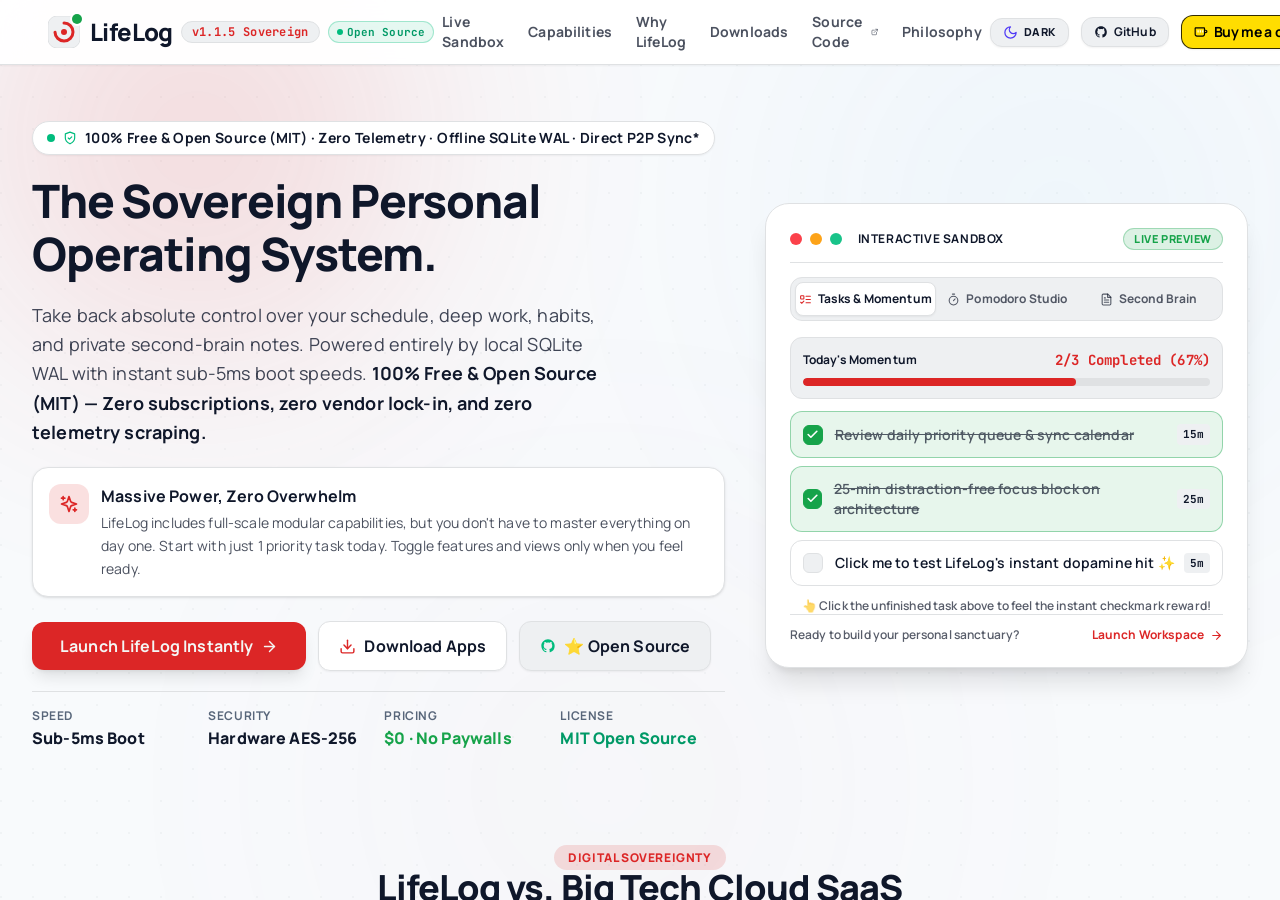
==== index.html @ a0b98e06 "deploy: Krrish1411/Lifelog@3b2810f4d94cc091df69af0446f585e287cbee31" ====
<!doctype html>
<html lang="en">
  <head>
    <meta charset="UTF-8" />
    <meta name="viewport" content="width=device-width, initial-scale=1.0, maximum-scale=1.0, user-scalable=no, viewport-fit=cover" />
    <meta name="theme-color" content="#ffffff" />
    <meta name="color-scheme" content="light dark" />
    <meta name="mobile-web-app-capable" content="yes" />
    <meta name="apple-mobile-web-app-capable" content="yes" />
    <meta name="apple-mobile-web-app-status-bar-style" content="black-translucent" />
    <meta name="apple-mobile-web-app-title" content="LifeLog" />
    <link rel="manifest" href="./manifest.json" />
    <link rel="apple-touch-icon" href="./icon-192.png" />
    <title>LifeLog — Sovereign Personal OS | Zero-Cloud Tasks, Notes & Focus</title>
    <meta name="description" content="LifeLog is an offline-first, zero-cloud personal operating system for tasks, habits, encrypted markdown notes, focus timers, and time-grid calendar. Sub-5ms boot, zero telemetry, 100% private." />
    <meta name="keywords" content="lifelog, life log, personal operating system, zero-cloud, local-first, offline-first, productivity, second brain, markdown notes, pomodoro, p2p sync, sqlite, krish patel" />
    <meta name="author" content="Krish Patel" />
    <link rel="canonical" href="https://krrish1411.github.io/Lifelog-Releases/" />
    <meta name="google-site-verification" content="googleb2c5bfda5b2eb012" />

    <!-- Open Graph / Facebook -->
    <meta property="og:type" content="website" />
    <meta property="og:url" content="https://krrish1411.github.io/Lifelog-Releases/" />
    <meta property="og:title" content="LifeLog — Sovereign Personal Operating System" />
    <meta property="og:description" content="Offline-first, zero-cloud personal OS for tasks, encrypted notes, habits, and deep focus. Zero telemetry, native SQLite, pure P2P sync." />
    <meta property="og:image" content="https://krrish1411.github.io/Lifelog-Releases/icon-512.png" />

    <!-- Twitter -->
    <meta name="twitter:card" content="summary" />
    <meta name="twitter:url" content="https://krrish1411.github.io/Lifelog-Releases/" />
    <meta name="twitter:title" content="LifeLog — Sovereign Personal OS" />
    <meta name="twitter:description" content="Offline-first, zero-cloud personal OS for tasks, encrypted notes, habits, and deep focus." />
    <meta name="twitter:image" content="https://krrish1411.github.io/Lifelog-Releases/icon-512.png" />

    <!-- Structured Data (JSON-LD) for Search Engine Rich Snippets -->
    <script type="application/ld+json">
      {
        "@context": "https://schema.org",
        "@type": "WebApplication",
        "name": "LifeLog",
        "alternateName": "LifeLog Sovereign OS",
        "url": "https://krrish1411.github.io/Lifelog-Releases/",
        "applicationCategory": "ProductivityApplication",
        "operatingSystem": "Web, Windows, macOS, Linux, Android",
        "description": "The offline-first, zero-cloud personal operating system for tasks, notes, habits, and deep work.",
        "author": {
          "@type": "Person",
          "name": "Krish Patel",
          "url": "https://github.com/Krrish1411"
        },
        "offers": {
          "@type": "Offer",
          "price": "0",
          "priceCurrency": "USD"
        }
      }
    </script>
    <link rel="preconnect" href="https://fonts.googleapis.com" />
    <link rel="preconnect" href="https://fonts.gstatic.com" crossorigin />
    <link
      href="https://fonts.googleapis.com/css2?family=Cookie&family=Space+Grotesk:wght@400;500;600;700&family=Manrope:wght@400;500;600;700;800&family=JetBrains+Mono:wght@400;500;600;700&family=Sora:wght@400;500;600;700;800&family=Outfit:wght@400;500;600;700;800&family=IBM+Plex+Sans:wght@400;500;600;700&family=Plus+Jakarta+Sans:wght@400;500;600;700;800&family=Nunito+Sans:opsz,wght@6..12,400;6..12,600;6..12,700;6..12,800&display=swap"
      rel="stylesheet"
    />
    <link rel="icon" type="image/svg+xml" href="data:image/svg+xml,%3Csvg xmlns='http://www.w3.org/2000/svg' viewBox='0 0 32 32'%3E%3Crect width='32' height='32' rx='8' fill='%23122320'/%3E%3Ccircle cx='16' cy='16' r='9' fill='none' stroke='%23E8A33D' stroke-width='3' stroke-linecap='round' stroke-dasharray='42 15' transform='rotate(-90 16 16)'/%3E%3Ccircle cx='16' cy='16' r='3' fill='%23E8A33D'/%3E%3C/svg%3E" />
    <script type="module" crossorigin src="./assets/ll-0vfGmM9P.js"></script>
    <link rel="stylesheet" crossorigin href="./assets/ll-DwCKC49K.css">
  </head>
  <body class="scrollbar-none">
    <div id="root"></div>
    <script>
      window.addEventListener('error', function(e) {
        var root = document.getElementById('root');
        if (root && (!root.children || root.children.length === 0)) {
          root.innerHTML = '<div style="color:#ef4444;background:#090d0b;padding:32px;font-family:sans-serif;min-height:100vh;box-sizing:border-box;"><h2 style="color:#f87171;margin-bottom:12px;">LifeLog Startup Warning</h2><p style="color:#cbd5e1;font-size:14px;line-height:1.5;">An error occurred while initializing the application:</p><pre style="background:#141c18;padding:16px;border-radius:12px;color:#fca5a5;font-size:12px;overflow:auto;border:1px solid #2d3b33;">' + (e.message || e.error || 'Unknown error') + '</pre></div>';
        }
      });
    </script>
  </body>
</html>
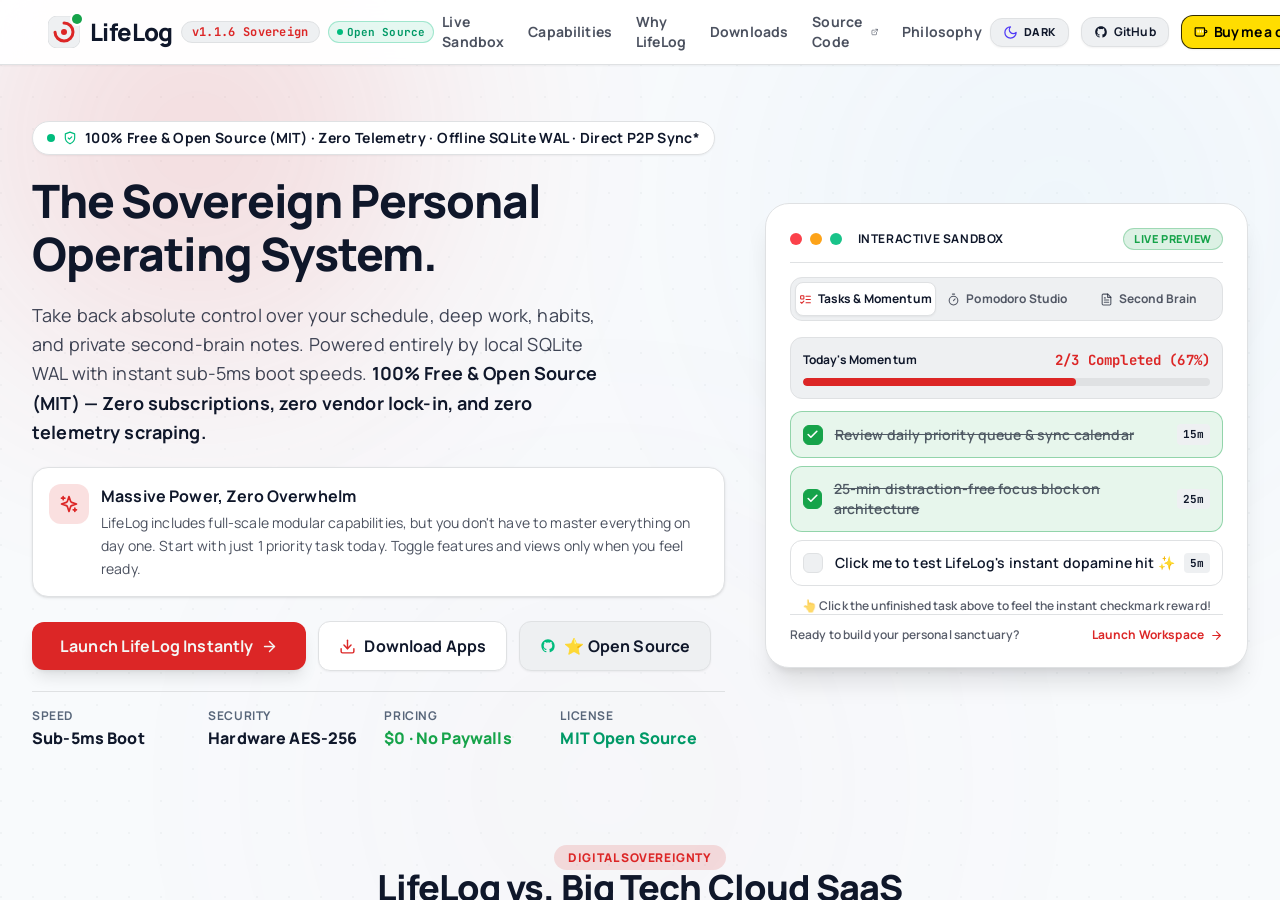
==== commit 70427038: "deploy: Krrish1411/Lifelog@c8b7fbfbfa94cb48402080b5596e4782f69852e4" ====
--- a/index.html
+++ b/index.html
@@ -62,7 +62,7 @@
       rel="stylesheet"
     />
     <link rel="icon" type="image/svg+xml" href="data:image/svg+xml,%3Csvg xmlns='http://www.w3.org/2000/svg' viewBox='0 0 32 32'%3E%3Crect width='32' height='32' rx='8' fill='%23122320'/%3E%3Ccircle cx='16' cy='16' r='9' fill='none' stroke='%23E8A33D' stroke-width='3' stroke-linecap='round' stroke-dasharray='42 15' transform='rotate(-90 16 16)'/%3E%3Ccircle cx='16' cy='16' r='3' fill='%23E8A33D'/%3E%3C/svg%3E" />
-    <script type="module" crossorigin src="./assets/ll-0vfGmM9P.js"></script>
+    <script type="module" crossorigin src="./assets/ll-cNG68j7V.js"></script>
     <link rel="stylesheet" crossorigin href="./assets/ll-DwCKC49K.css">
   </head>
   <body class="scrollbar-none">
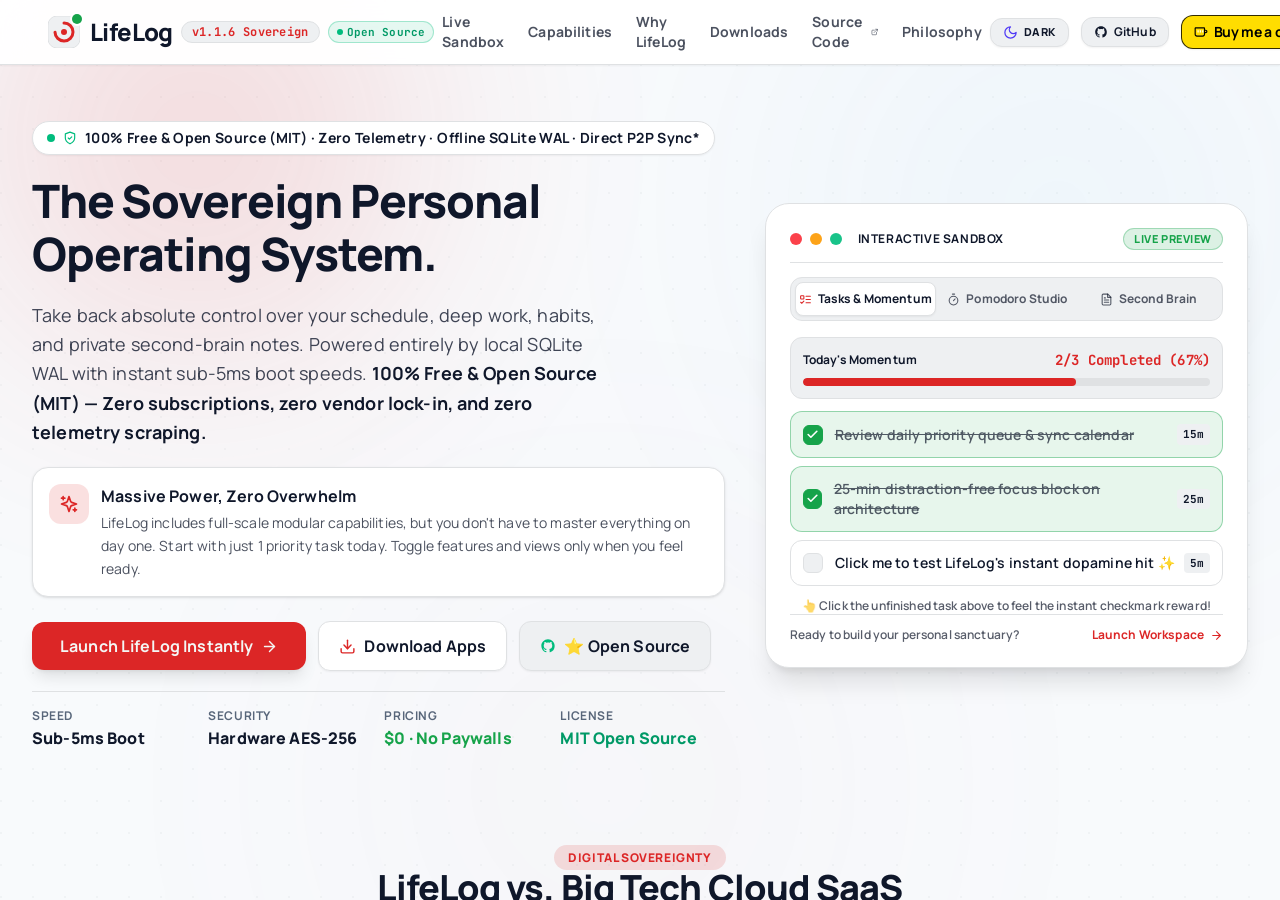
==== commit 3b454440: "deploy: Krrish1411/Lifelog@64cccbf716eedb531bf266237c77fea1bda816ad" ====
--- a/index.html
+++ b/index.html
@@ -62,7 +62,7 @@
       rel="stylesheet"
     />
     <link rel="icon" type="image/svg+xml" href="data:image/svg+xml,%3Csvg xmlns='http://www.w3.org/2000/svg' viewBox='0 0 32 32'%3E%3Crect width='32' height='32' rx='8' fill='%23122320'/%3E%3Ccircle cx='16' cy='16' r='9' fill='none' stroke='%23E8A33D' stroke-width='3' stroke-linecap='round' stroke-dasharray='42 15' transform='rotate(-90 16 16)'/%3E%3Ccircle cx='16' cy='16' r='3' fill='%23E8A33D'/%3E%3C/svg%3E" />
-    <script type="module" crossorigin src="./assets/ll-cNG68j7V.js"></script>
+    <script type="module" crossorigin src="./assets/ll-hT110KpL.js"></script>
     <link rel="stylesheet" crossorigin href="./assets/ll-DwCKC49K.css">
   </head>
   <body class="scrollbar-none">
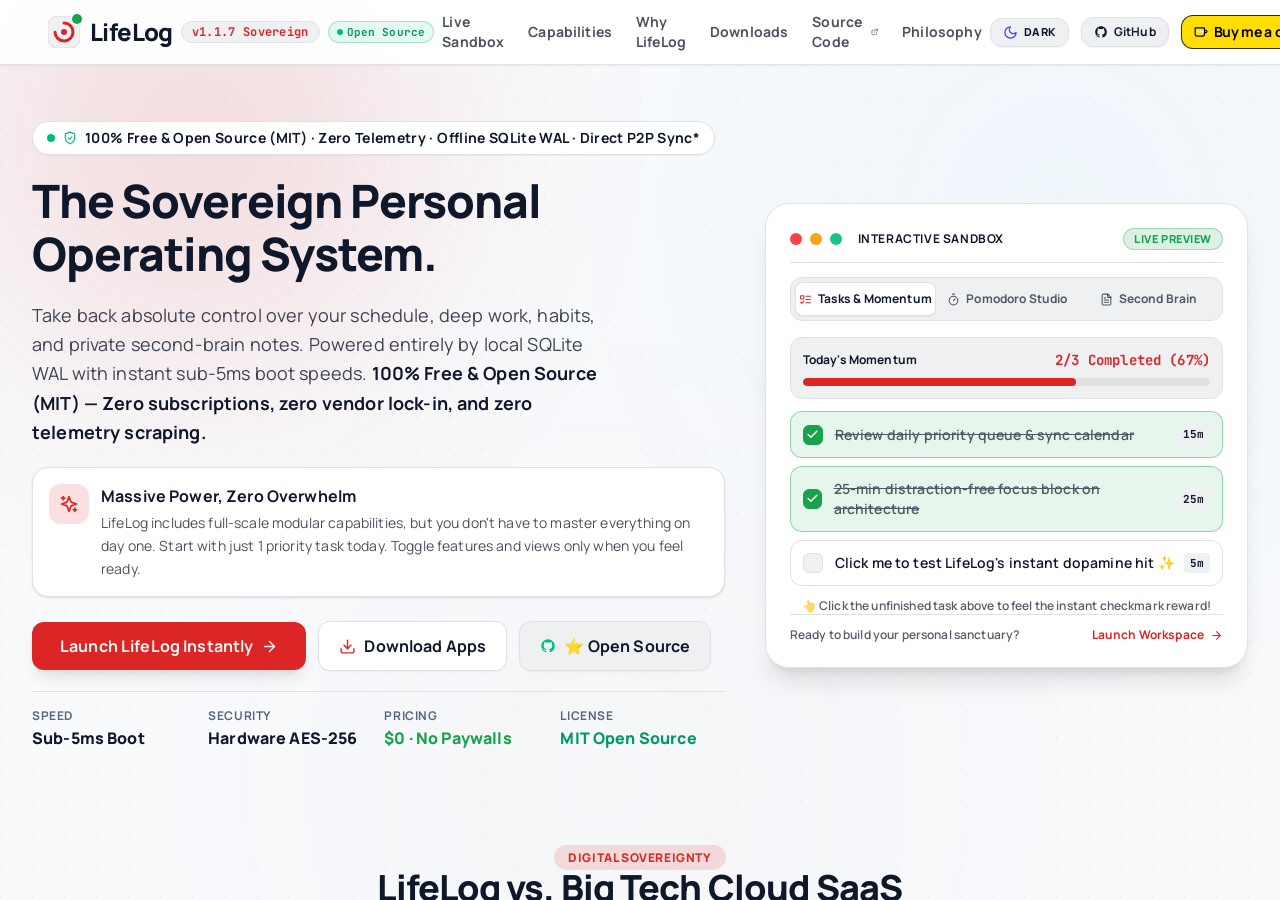
==== commit 9bb9e5df: "deploy: Krrish1411/Lifelog@346c9cb60651ef072bfd8d2844723a3d959dbd4c" ====
--- a/index.html
+++ b/index.html
@@ -62,8 +62,8 @@
       rel="stylesheet"
     />
     <link rel="icon" type="image/svg+xml" href="data:image/svg+xml,%3Csvg xmlns='http://www.w3.org/2000/svg' viewBox='0 0 32 32'%3E%3Crect width='32' height='32' rx='8' fill='%23122320'/%3E%3Ccircle cx='16' cy='16' r='9' fill='none' stroke='%23E8A33D' stroke-width='3' stroke-linecap='round' stroke-dasharray='42 15' transform='rotate(-90 16 16)'/%3E%3Ccircle cx='16' cy='16' r='3' fill='%23E8A33D'/%3E%3C/svg%3E" />
-    <script type="module" crossorigin src="./assets/ll-hT110KpL.js"></script>
-    <link rel="stylesheet" crossorigin href="./assets/ll-DwCKC49K.css">
+    <script type="module" crossorigin src="./assets/ll-CsY7UYCh.js"></script>
+    <link rel="stylesheet" crossorigin href="./assets/ll-BOeKhPIS.css">
   </head>
   <body class="scrollbar-none">
     <div id="root"></div>
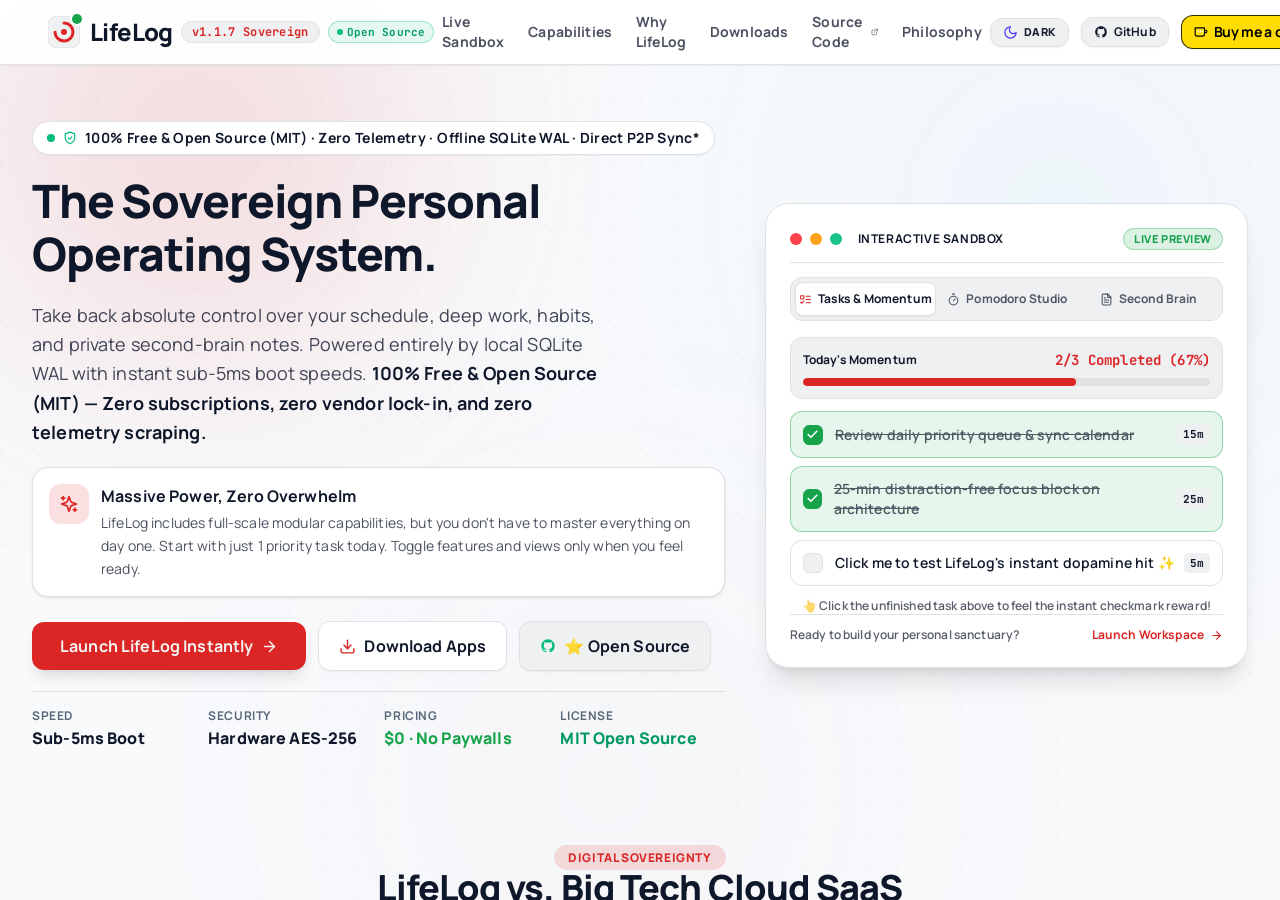
==== commit 4eb94706: "deploy: Krrish1411/Lifelog@9d46927c68651c7e2008439f64b436b6dbca8cb3" ====
--- a/index.html
+++ b/index.html
@@ -62,8 +62,8 @@
       rel="stylesheet"
     />
     <link rel="icon" type="image/svg+xml" href="data:image/svg+xml,%3Csvg xmlns='http://www.w3.org/2000/svg' viewBox='0 0 32 32'%3E%3Crect width='32' height='32' rx='8' fill='%23122320'/%3E%3Ccircle cx='16' cy='16' r='9' fill='none' stroke='%23E8A33D' stroke-width='3' stroke-linecap='round' stroke-dasharray='42 15' transform='rotate(-90 16 16)'/%3E%3Ccircle cx='16' cy='16' r='3' fill='%23E8A33D'/%3E%3C/svg%3E" />
-    <script type="module" crossorigin src="./assets/ll-CsY7UYCh.js"></script>
-    <link rel="stylesheet" crossorigin href="./assets/ll-BOeKhPIS.css">
+    <script type="module" crossorigin src="./assets/ll-BpU-3rO0.js"></script>
+    <link rel="stylesheet" crossorigin href="./assets/ll-CjA_oI8M.css">
   </head>
   <body class="scrollbar-none">
     <div id="root"></div>
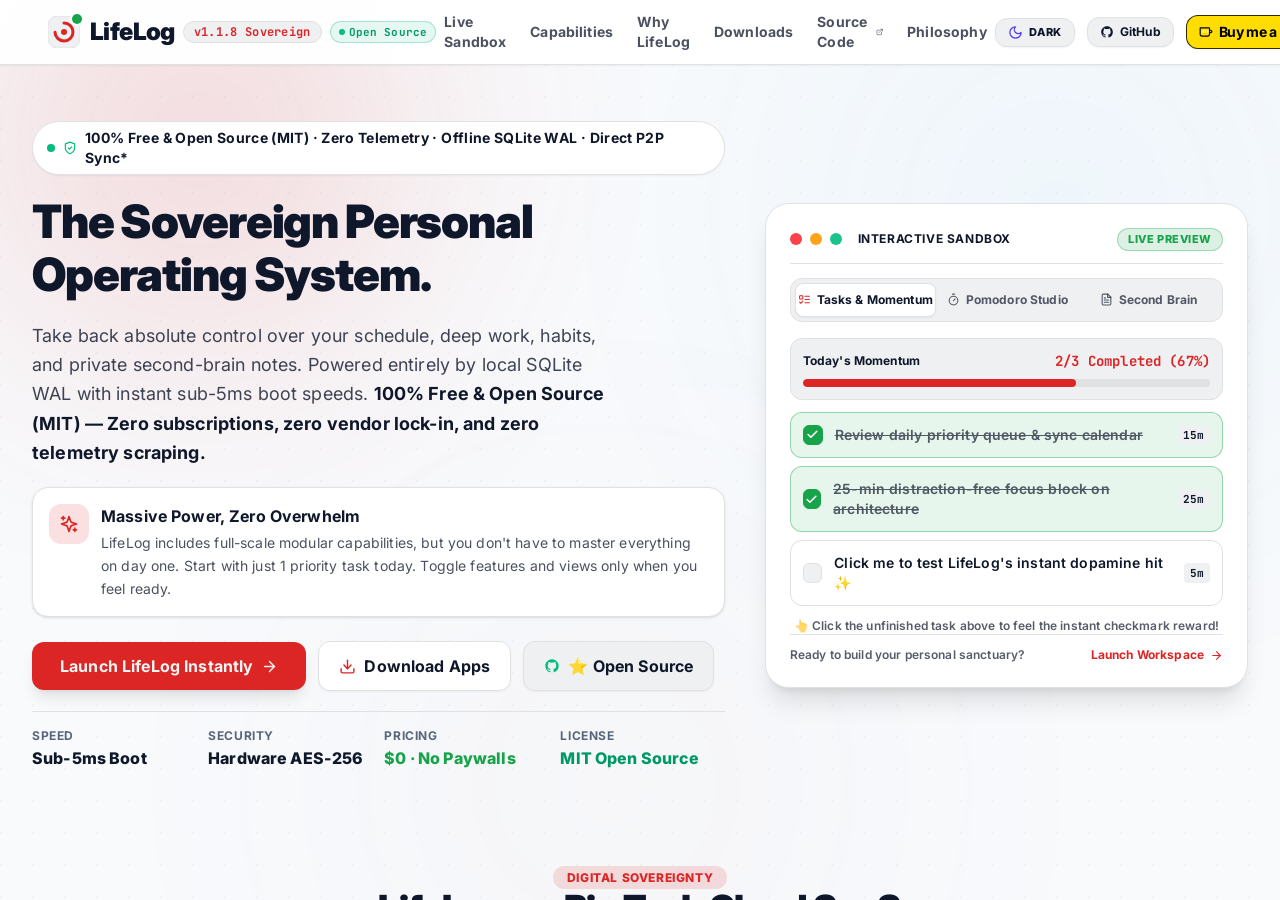
==== commit d8b5591f: "deploy: Krrish1411/Lifelog@b52098fdc7bec471976ee2db78069f0a6858b5c5" ====
--- a/index.html
+++ b/index.html
@@ -58,12 +58,12 @@
     <link rel="preconnect" href="https://fonts.googleapis.com" />
     <link rel="preconnect" href="https://fonts.gstatic.com" crossorigin />
     <link
-      href="https://fonts.googleapis.com/css2?family=Cookie&family=Space+Grotesk:wght@400;500;600;700&family=Manrope:wght@400;500;600;700;800&family=JetBrains+Mono:wght@400;500;600;700&family=Sora:wght@400;500;600;700;800&family=Outfit:wght@400;500;600;700;800&family=IBM+Plex+Sans:wght@400;500;600;700&family=Plus+Jakarta+Sans:wght@400;500;600;700;800&family=Nunito+Sans:opsz,wght@6..12,400;6..12,600;6..12,700;6..12,800&display=swap"
+      href="https://fonts.googleapis.com/css2?family=Cookie&family=Inter:wght@400;500;600;700&family=Space+Grotesk:wght@400;500;600;700&family=Manrope:wght@400;500;600;700;800&family=JetBrains+Mono:wght@400;500;600;700&family=Sora:wght@400;500;600;700;800&family=Outfit:wght@400;500;600;700;800&family=IBM+Plex+Sans:wght@400;500;600;700&family=Plus+Jakarta+Sans:wght@400;500;600;700;800&family=Nunito+Sans:opsz,wght@6..12,400;6..12,600;6..12,700;6..12,800&display=swap"
       rel="stylesheet"
     />
     <link rel="icon" type="image/svg+xml" href="data:image/svg+xml,%3Csvg xmlns='http://www.w3.org/2000/svg' viewBox='0 0 32 32'%3E%3Crect width='32' height='32' rx='8' fill='%23122320'/%3E%3Ccircle cx='16' cy='16' r='9' fill='none' stroke='%23E8A33D' stroke-width='3' stroke-linecap='round' stroke-dasharray='42 15' transform='rotate(-90 16 16)'/%3E%3Ccircle cx='16' cy='16' r='3' fill='%23E8A33D'/%3E%3C/svg%3E" />
-    <script type="module" crossorigin src="./assets/ll-BpU-3rO0.js"></script>
-    <link rel="stylesheet" crossorigin href="./assets/ll-CjA_oI8M.css">
+    <script type="module" crossorigin src="./assets/ll-B-eJpP0L.js"></script>
+    <link rel="stylesheet" crossorigin href="./assets/ll-BcbGP4HX.css">
   </head>
   <body class="scrollbar-none">
     <div id="root"></div>
